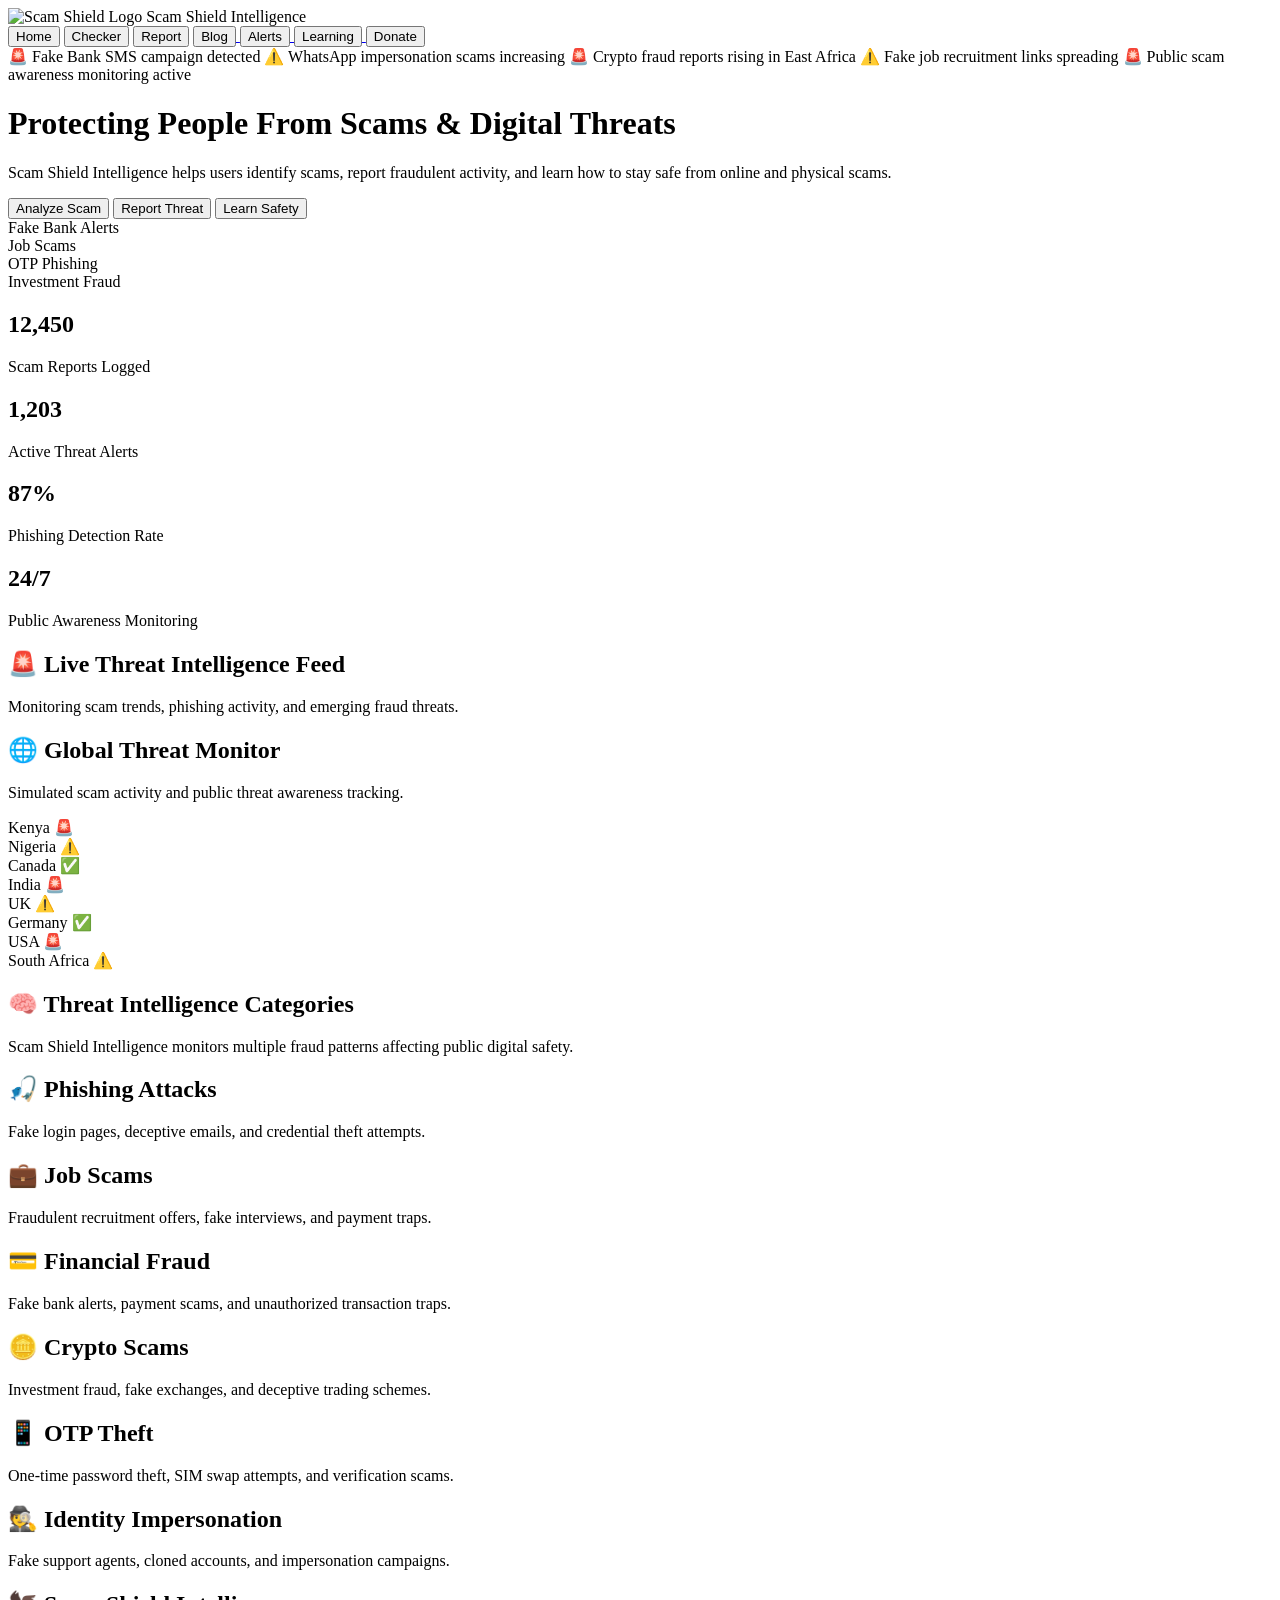
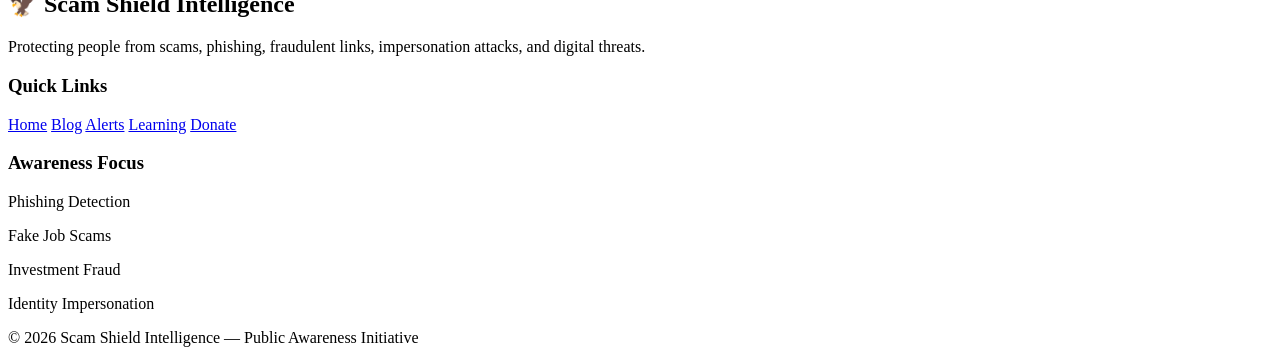
==== frontend/pages/index.html @ f179ea32 "Reorganize Scam Shield frontend folder structure" ====
<!DOCTYPE html>
<html>

<head>

<title>Scam Shield Awareness</title>

<link rel="stylesheet" href="style.css">

</head>

<body>

<!-- Animated Shield Background -->

<div class="shield-background"></div>

<!-- Navbar -->

<nav class="navbar">

<div class="logo">

<img src="logo.png" alt="Scam Shield Logo">

<span>
Scam Shield Intelligence
</span>

</div>

<div class="nav-buttons">

<button onclick="showPage('home')">
Home
</button>

<button onclick="showPage('checker')">
Checker
</button>

<button onclick="showPage('report')">
Report
</button>

<a href="blog.html">

<button>
Blog
</button>

</a>

<a href="reports.html">

<button>
Alerts
</button>

</a>

<a href="learning.html">

<button>
Learning
</button>

</a>

<a href="donation.html">

<button>
Donate
</button>

</a>

</div>

</nav>
<!-- Intelligence Ticker -->

<div class="ticker-wrapper">

<div class="ticker">

<span>
🚨 Fake Bank SMS campaign detected
</span>

<span>
⚠️ WhatsApp impersonation scams increasing
</span>

<span>
🚨 Crypto fraud reports rising in East Africa
</span>

<span>
⚠️ Fake job recruitment links spreading
</span>

<span>
🚨 Public scam awareness monitoring active
</span>

</div>

</div>
<!-- Hero Section -->

<div id="home" class="hero-section">

<h1>

Protecting People From Scams & Digital Threats

</h1>

<p class="hero-text">

Scam Shield Intelligence helps users identify scams,
report fraudulent activity, and learn how to stay safe
from online and physical scams.

</p>

<div class="hero-buttons">

<button onclick="showPage('checker')">

Analyze Scam

</button>

<button onclick="showPage('report')">

Report Threat

</button>

<a href="learning.html">

<button>

Learn Safety

</button>

</a>

</div>

<!-- Scam Topics -->

<div class="scam-topics">

<div class="topic-card">

Fake Bank Alerts

</div>

<div class="topic-card">

Job Scams

</div>

<div class="topic-card">

OTP Phishing

</div>

<div class="topic-card">

Investment Fraud

</div>

</div>

</div>

<!-- Live Scam Intelligence Stats -->

<section class="stats-section">

<div class="stat-card">

<h2>12,450</h2>

<p>Scam Reports Logged</p>

</div>

<div class="stat-card">

<h2>1,203</h2>

<p>Active Threat Alerts</p>

</div>

<div class="stat-card">

<h2>87%</h2>

<p>Phishing Detection Rate</p>

</div>

<div class="stat-card">

<h2>24/7</h2>

<p>Public Awareness Monitoring</p>

</div>

</section>

<!-- Live Threat Feed -->

<section class="alerts-section">

<h1 class="alerts-title">

🚨 Live Threat Intelligence Feed

</h1>

<p class="alerts-subtitle">

Monitoring scam trends, phishing activity,
and emerging fraud threats.

</p>

<ul id="alerts" class="alerts-feed">

</ul>

</section>
<!-- Global Threat Monitor -->

<section class="map-section">

<h1 class="map-title">

🌐 Global Threat Monitor

</h1>

<p class="map-subtitle">

Simulated scam activity and public threat awareness tracking.

</p>

<div class="map-container">

<div class="map-grid">

<div class="threat-node high">
Kenya 🚨
</div>

<div class="threat-node medium">
Nigeria ⚠️
</div>

<div class="threat-node low">
Canada ✅
</div>

<div class="threat-node high">
India 🚨
</div>

<div class="threat-node medium">
UK ⚠️
</div>

<div class="threat-node low">
Germany ✅
</div>

<div class="threat-node high">
USA 🚨
</div>

<div class="threat-node medium">
South Africa ⚠️
</div>

</div>

</div>

</section>

<!-- Threat Categories -->

<section class="categories-section">

<h1 class="categories-title">
🧠 Threat Intelligence Categories
</h1>

<p class="categories-subtitle">
Scam Shield Intelligence monitors multiple fraud
patterns affecting public digital safety.
</p>

<div class="categories-grid">

<div class="category-card">
<h2>🎣 Phishing Attacks</h2>
<p>Fake login pages, deceptive emails, and credential theft attempts.</p>
</div>

<div class="category-card">
<h2>💼 Job Scams</h2>
<p>Fraudulent recruitment offers, fake interviews, and payment traps.</p>
</div>

<div class="category-card">
<h2>💳 Financial Fraud</h2>
<p>Fake bank alerts, payment scams, and unauthorized transaction traps.</p>
</div>

<div class="category-card">
<h2>🪙 Crypto Scams</h2>
<p>Investment fraud, fake exchanges, and deceptive trading schemes.</p>
</div>

<div class="category-card">
<h2>📱 OTP Theft</h2>
<p>One-time password theft, SIM swap attempts, and verification scams.</p>
</div>

<div class="category-card">
<h2>🕵️ Identity Impersonation</h2>
<p>Fake support agents, cloned accounts, and impersonation campaigns.</p>
</div>

</div>

</section>

<!-- Scam Checker -->

<div id="checker" class="checker-section" style="display:none">

<div class="checker-card">

<h1>Scam Intelligence Analyzer</h1>

<p>

Paste suspicious messages, scam links,
or phishing texts for analysis.

</p>

<textarea
id="message"
placeholder="Paste suspicious message here..."
></textarea>

<button onclick="checkMessage()">

Analyze Threat

</button>

<div id="result" class="result-box">

Threat analysis results will appear here.

</div>

</div>

</div>

<!-- Threat Reporting Section -->

<div id="report" class="report-section" style="display:none">

<div class="report-card-ui">

<h1>Threat Intelligence Report</h1>

<p>

Submit suspicious scams, phishing attempts,
fraud messages, or impersonation activity.

</p>

<input
id="type"
placeholder="Scam Type"
/>

<textarea
id="reportMessage"
placeholder="Describe the scam activity..."
></textarea>

<button onclick="submitReport()">

Submit Threat Report

</button>

<div class="report-status">

Threat reports help improve public scam awareness.

</div>

</div>

</div>

<!-- Footer -->

<footer class="footer">

<div class="footer-container">

<!-- Brand -->

<div class="footer-brand">

<h2>🦅 Scam Shield Intelligence</h2>

<p>

Protecting people from scams, phishing,
fraudulent links, impersonation attacks,
and digital threats.

</p>

</div>

<!-- Quick Links -->

<div class="footer-links">

<h3>Quick Links</h3>

<a href="index.html">Home</a>
<a href="blog.html">Blog</a>
<a href="reports.html">Alerts</a>
<a href="learning.html">Learning</a>
<a href="donation.html">Donate</a>

</div>

<!-- Awareness -->

<div class="footer-awareness">

<h3>Awareness Focus</h3>

<p>Phishing Detection</p>
<p>Fake Job Scams</p>
<p>Investment Fraud</p>
<p>Identity Impersonation</p>

</div>

</div>

<!-- Bottom -->

<div class="footer-bottom">

© 2026 Scam Shield Intelligence — Public Awareness Initiative

</div>

</footer>

<script src="script.js"></script>

</body>

</html>
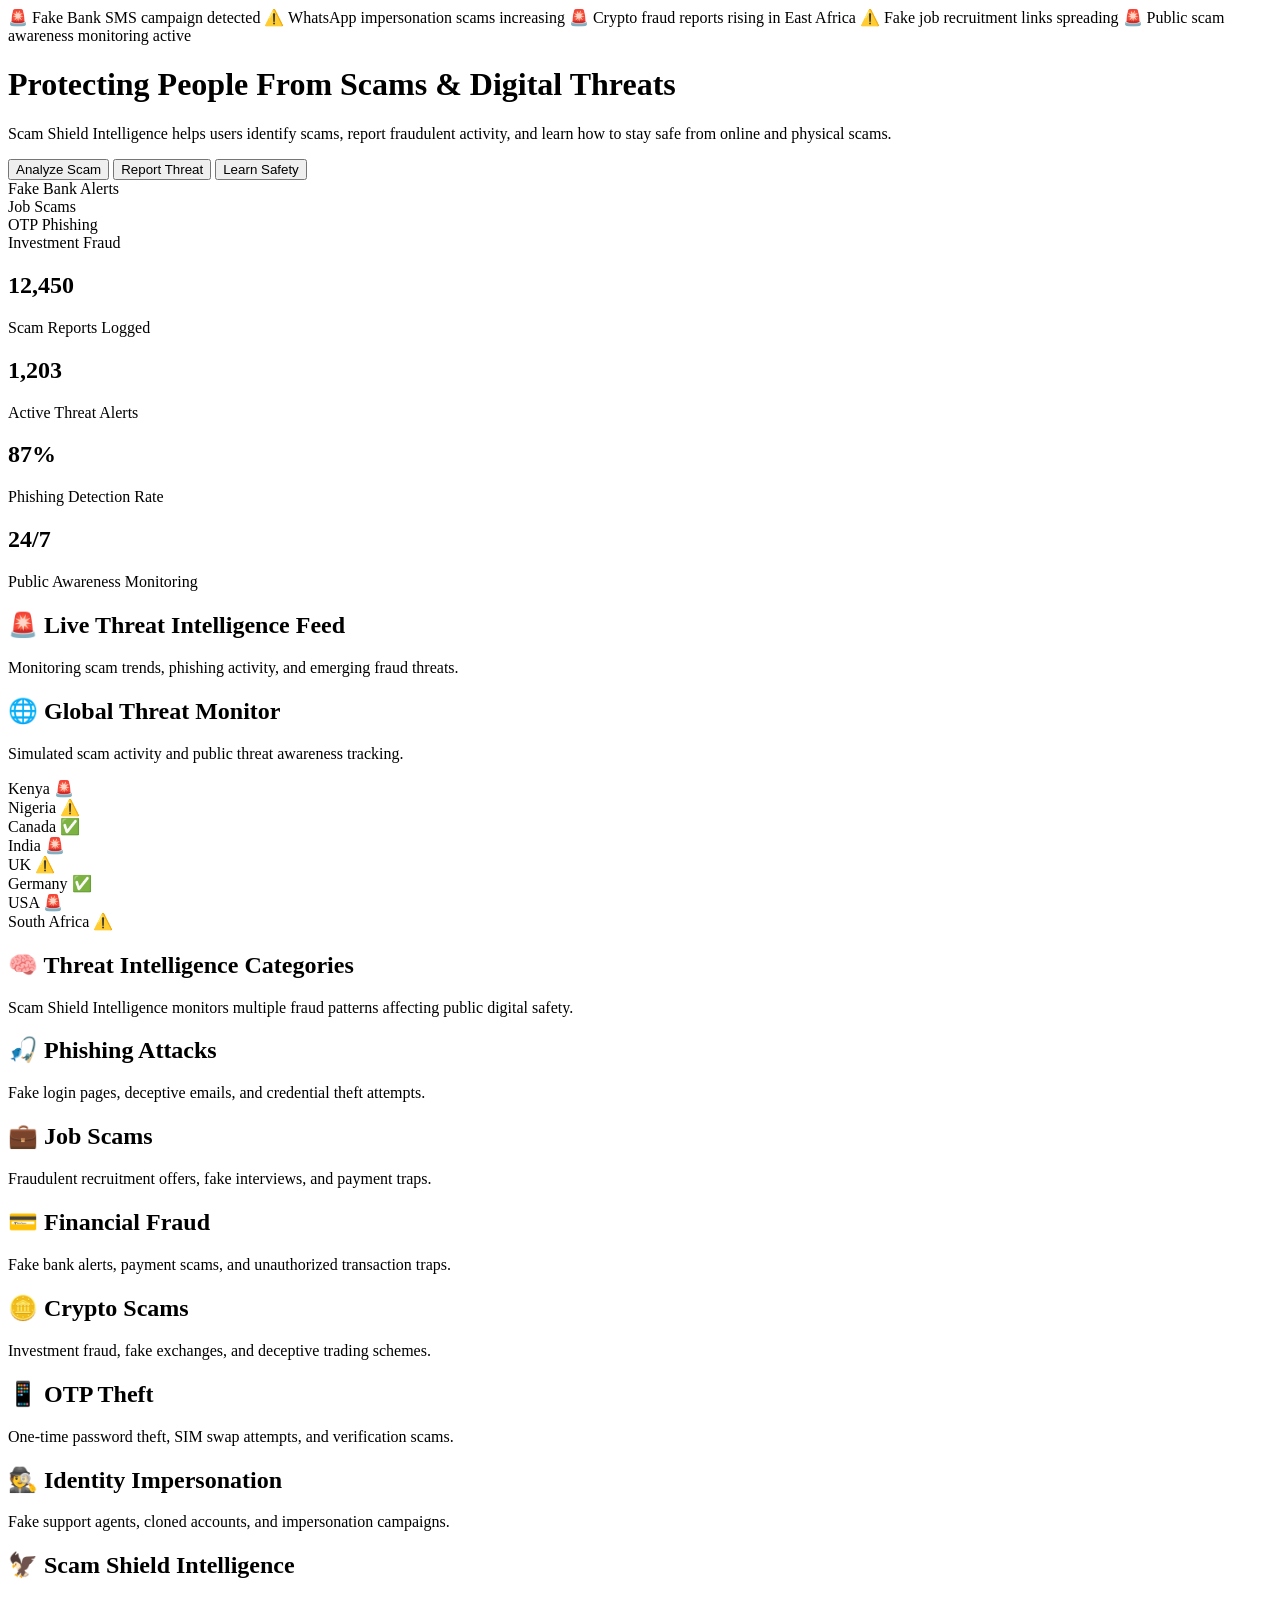
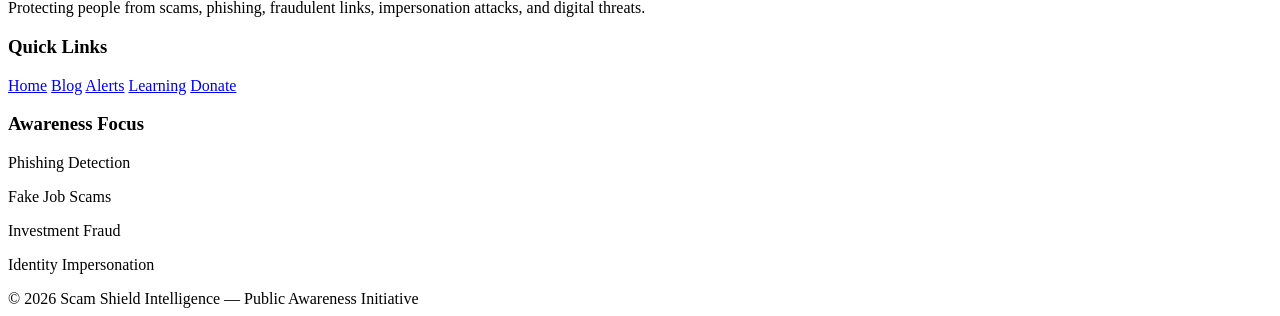
==== commit 5f5859ef: "Remove navbar and add placeholder div Removed the existing navbar structure and replaced it with a p" ====
--- a/frontend/pages/index.html
+++ b/frontend/pages/index.html
@@ -15,69 +15,7 @@
 
 <div class="shield-background"></div>
 
-<!-- Navbar -->
-
-<nav class="navbar">
-
-<div class="logo">
-
-<img src="logo.png" alt="Scam Shield Logo">
-
-<span>
-Scam Shield Intelligence
-</span>
-
-</div>
-
-<div class="nav-buttons">
-
-<button onclick="showPage('home')">
-Home
-</button>
-
-<button onclick="showPage('checker')">
-Checker
-</button>
-
-<button onclick="showPage('report')">
-Report
-</button>
-
-<a href="blog.html">
-
-<button>
-Blog
-</button>
-
-</a>
-
-<a href="reports.html">
-
-<button>
-Alerts
-</button>
-
-</a>
-
-<a href="learning.html">
-
-<button>
-Learning
-</button>
-
-</a>
-
-<a href="donation.html">
-
-<button>
-Donate
-</button>
-
-</a>
-
-</div>
-
-</nav>
+<div id="navbar"></div>
 <!-- Intelligence Ticker -->
 
 <div class="ticker-wrapper">
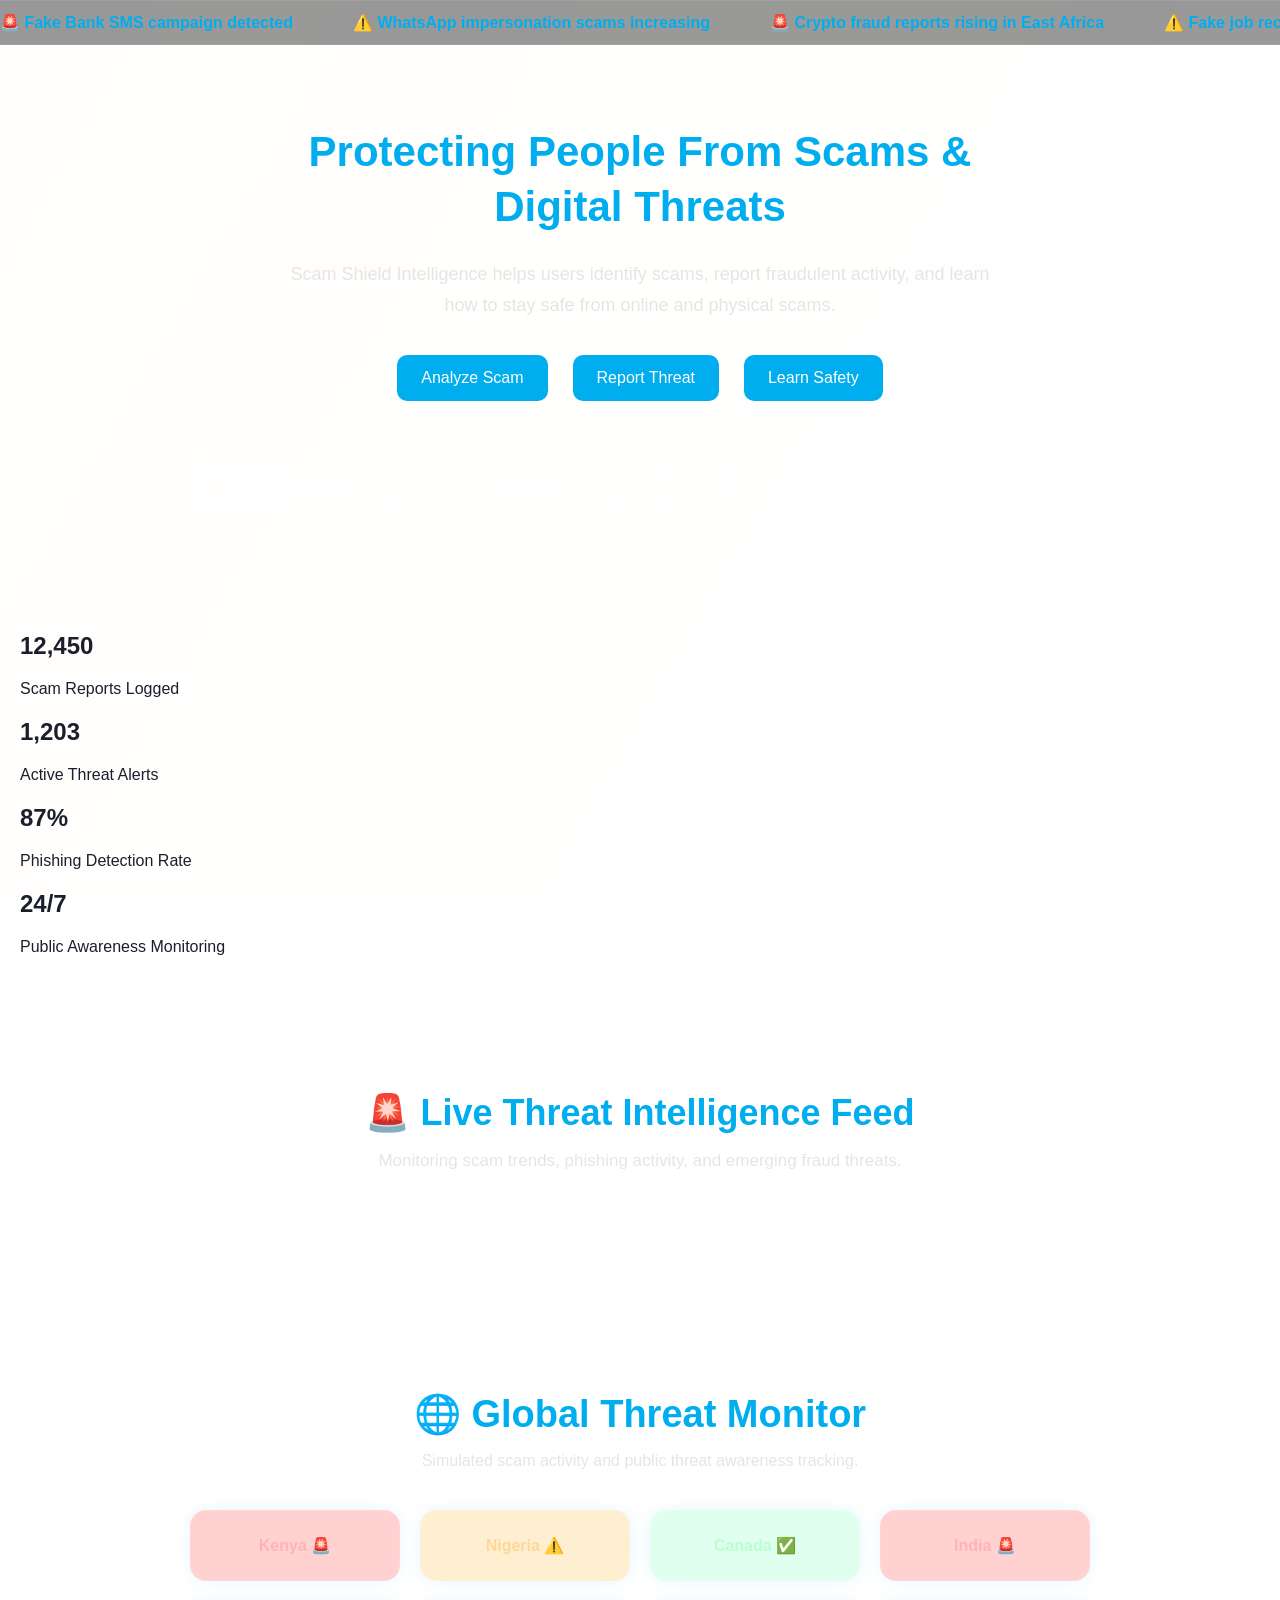
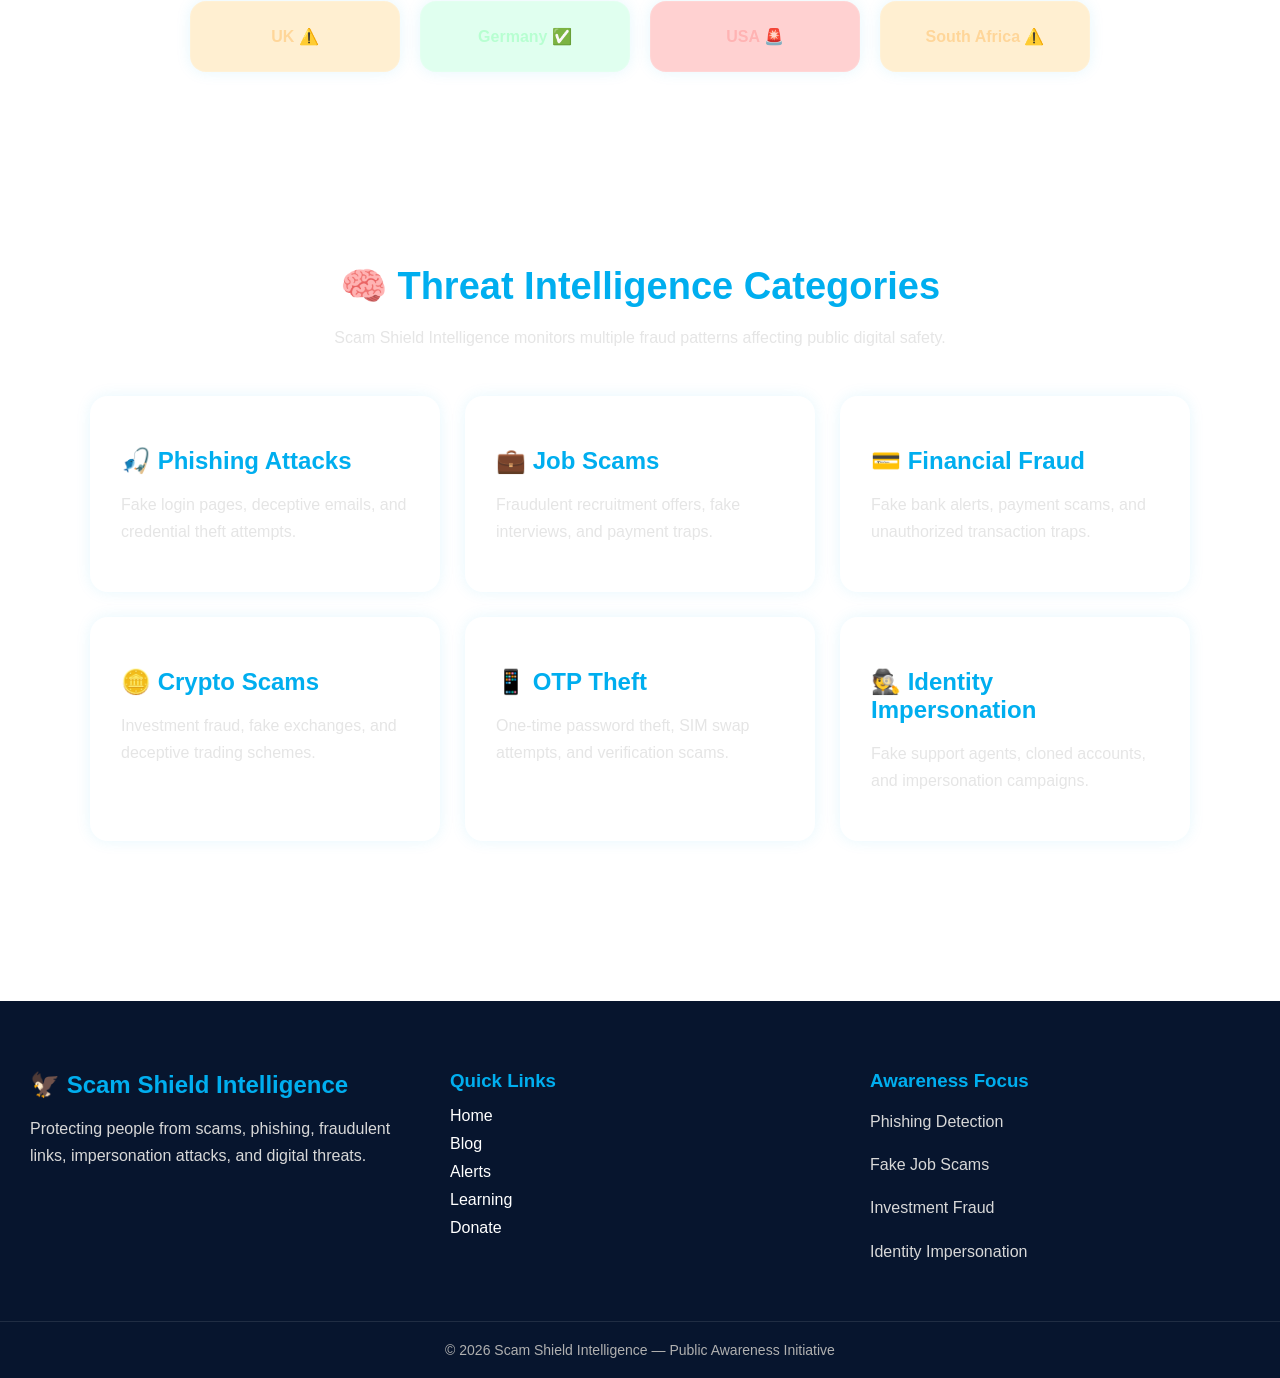
==== commit 904ada28: "Update stylesheet link path in index.html" ====
--- a/frontend/pages/index.html
+++ b/frontend/pages/index.html
@@ -5,7 +5,7 @@
 
 <title>Scam Shield Awareness</title>
 
-<link rel="stylesheet" href="style.css">
+<link rel="stylesheet" href="../assets/css/style.css">
 
 </head>
 
--- a/frontend/assets/css/style.css
+++ b/frontend/assets/css/style.css
@@ -0,0 +1,1595 @@
+/* Base Reset */
+
+body {
+  font-family: Arial, sans-serif;
+  margin: 0;
+  background: #FFFFFF; /* White UI */
+  color: #1A1F2B; /* Dark readable text */
+}
+
+/* Navbar */
+
+nav {
+  display: flex;
+  justify-content: space-between;
+  padding: 15px 20px;
+  background: #0A1F44; /* Cyber blue */
+  color: white;
+}
+
+/* Buttons */
+
+button {
+  margin: 5px;
+  padding: 10px 14px;
+  cursor: pointer;
+  background: #00AEEF; /* Electric blue */
+  color: white;
+  border: none;
+  border-radius: 8px;
+}
+
+button:hover {
+  background: #1FB6FF;
+}
+
+/* Inputs */
+
+textarea, input {
+  width: 100%;
+  padding: 10px;
+  margin-top: 10px;
+  border-radius: 6px;
+  border: 1px solid #ccc;
+}
+
+/* Headings */
+
+h1 {
+  color: #0A1F44;
+}
+
+/* Section spacing (replace div rule) */
+
+section {
+  padding: 20px;
+}
+/* Learning Container */
+
+.learning-container {
+  display: flex;
+  flex-direction: column;
+  gap: 20px;
+  padding: 20px;
+}
+
+/* Learning Cards */
+
+.learning-card {
+  background: white;
+  padding: 20px;
+  border-radius: 12px;
+  box-shadow: 0 4px 12px rgba(0,0,0,0.08);
+}
+
+.learning-card h2 {
+  color: #0A1F44;
+}
+/* Contact Container */
+
+.contact-container {
+  padding: 20px;
+}
+
+/* Contact Form */
+
+.contact-form {
+  background: white;
+  padding: 20px;
+  border-radius: 12px;
+  box-shadow: 0 4px 12px rgba(0,0,0,0.08);
+  display: flex;
+  flex-direction: column;
+  gap: 10px;
+}
+
+/* Labels */
+
+.contact-form label {
+  font-weight: bold;
+  color: #0A1F44;
+}
+
+/* Button spacing */
+
+.contact-form button {
+  margin-top: 10px;
+}
+/* Donation Hero */
+
+.donation-hero {
+
+text-align: center;
+
+padding: 60px 20px;
+
+background: #0A1F44;
+
+color: white;
+
+}
+
+
+/* Donation Container */
+
+.donation-container {
+
+display: flex;
+
+justify-content: center;
+
+padding: 30px 20px;
+
+}
+
+
+/* Donation Card */
+
+.donation-card {
+
+background: white;
+
+padding: 30px;
+
+border-radius: 16px;
+
+max-width: 500px;
+
+text-align: center;
+
+box-shadow: 0 4px 15px rgba(0,0,0,0.1);
+
+}
+
+
+/* Donate Button */
+
+.donate-btn {
+
+margin-top: 20px;
+
+padding: 14px 24px;
+
+background: #00AEEF;
+
+border: none;
+
+border-radius: 10px;
+
+color: white;
+
+font-size: 16px;
+
+cursor: pointer;
+
+transition: 0.3s;
+
+}
+
+
+.donate-btn:hover {
+
+background: #008FCC;
+
+}
+/* Animated Brass Shield Background */
+
+.shield-background {
+
+position: fixed;
+
+top: 0;
+left: 0;
+
+width: 100%;
+height: 100%;
+
+background-image: url("https://i.imgur.com/FxK8a6Y.png");
+
+background-repeat: no-repeat;
+
+background-position: center;
+
+background-size: 70%;
+
+opacity: 0.05;
+
+z-index: -1;
+
+overflow: hidden;
+
+}
+
+
+/* Shimmer Effect */
+
+.shield-background::after {
+
+content: "";
+
+position: absolute;
+
+top: 0;
+left: -100%;
+
+width: 200%;
+height: 100%;
+
+background: linear-gradient(
+120deg,
+transparent,
+rgba(255, 215, 0, 0.18),
+transparent
+);
+
+animation: brassShimmer 12s linear infinite;
+
+}
+
+
+/* Shimmer Animation */
+
+@keyframes brassShimmer {
+
+0% {
+
+left: -100%;
+
+}
+
+100% {
+
+left: 100%;
+
+}
+
+}
+/* Cyber Navbar */
+
+.navbar {
+
+position: sticky;
+
+top: 0;
+
+display: flex;
+
+justify-content: space-between;
+
+align-items: center;
+
+padding: 15px 20px;
+
+background: #0A1F44;
+
+backdrop-filter: blur(10px);
+
+z-index: 1000;
+
+}
+
+
+/* Logo */
+
+.logo {
+
+font-size: 20px;
+
+font-weight: bold;
+
+color: #00AEEF;
+
+}
+
+
+/* Nav Buttons */
+
+.nav-buttons {
+
+display: flex;
+
+flex-wrap: wrap;
+
+gap: 10px;
+
+}
+
+
+/* Navbar Buttons */
+
+.nav-buttons button {
+
+padding: 10px 16px;
+
+border: none;
+
+border-radius: 8px;
+
+background: #00AEEF;
+
+color: white;
+
+cursor: pointer;
+
+transition: 0.3s;
+
+}
+
+
+/* Hover Effect */
+
+.nav-buttons button:hover {
+
+background: #008FCC;
+
+transform: scale(1.05);
+
+}
+
+
+/* Mobile Responsive */
+
+@media (max-width: 768px) {
+
+.navbar {
+
+flex-direction: column;
+
+gap: 15px;
+
+}
+
+.nav-buttons {
+
+justify-content: center;
+
+}
+
+}
+/* Logo Container */
+
+.logo {
+
+display: flex;
+
+align-items: center;
+
+gap: 12px;
+
+color: #00AEEF;
+
+font-size: 20px;
+
+font-weight: bold;
+
+}
+
+
+/* Logo Image */
+
+.logo img {
+
+width: 50px;
+
+height: 50px;
+
+border-radius: 50%;
+
+object-fit: cover;
+
+box-shadow: 0 0 15px rgba(0,174,239,0.6);
+
+animation: logoGlow 4s infinite alternate;
+
+}
+
+
+/* Logo Glow Animation */
+
+@keyframes logoGlow {
+
+0% {
+
+box-shadow: 0 0 10px rgba(0,174,239,0.4);
+
+}
+
+100% {
+
+box-shadow: 0 0 22px rgba(0,174,239,0.9);
+
+}
+
+}
+/* Hero Section */
+
+.hero-section {
+
+text-align: center;
+
+padding: 80px 20px;
+
+color: white;
+
+}
+
+
+/* Hero Title */
+
+.hero-section h1 {
+
+font-size: 42px;
+
+max-width: 800px;
+
+margin: auto;
+
+line-height: 1.3;
+
+color: #00AEEF;
+
+}
+
+
+/* Hero Text */
+
+.hero-text {
+
+max-width: 700px;
+
+margin: 25px auto;
+
+font-size: 18px;
+
+line-height: 1.7;
+
+color: #E5E5E5;
+
+}
+
+
+/* Hero Buttons */
+
+.hero-buttons {
+
+display: flex;
+
+justify-content: center;
+
+flex-wrap: wrap;
+
+gap: 15px;
+
+margin-top: 30px;
+
+}
+
+
+/* Hero Buttons Style */
+
+.hero-buttons button {
+
+padding: 14px 24px;
+
+border: none;
+
+border-radius: 10px;
+
+background: #00AEEF;
+
+color: white;
+
+font-size: 16px;
+
+cursor: pointer;
+
+transition: 0.3s;
+
+}
+
+
+/* Hover Effect */
+
+.hero-buttons button:hover {
+
+background: #008FCC;
+
+transform: scale(1.05);
+
+}
+
+
+/* Scam Topics */
+
+.scam-topics {
+
+display: flex;
+
+flex-wrap: wrap;
+
+justify-content: center;
+
+gap: 20px;
+
+margin-top: 50px;
+
+}
+
+
+/* Topic Cards */
+
+.topic-card {
+
+background: rgba(255,255,255,0.08);
+
+padding: 18px 24px;
+
+border-radius: 12px;
+
+backdrop-filter: blur(8px);
+
+color: white;
+
+border: 1px solid rgba(255,255,255,0.1);
+
+min-width: 160px;
+
+}
+
+
+/* Mobile Responsive */
+
+@media (max-width: 768px) {
+
+.hero-section h1 {
+
+font-size: 30px;
+
+}
+
+.hero-text {
+
+font-size: 16px;
+
+}
+
+}
+/* Checker Section */
+
+.checker-section {
+
+display: flex;
+
+justify-content: center;
+
+padding: 60px 20px;
+
+}
+
+
+/* Checker Card */
+
+.checker-card {
+
+background: rgba(255,255,255,0.08);
+
+backdrop-filter: blur(10px);
+
+padding: 35px;
+
+border-radius: 18px;
+
+width: 100%;
+
+max-width: 700px;
+
+text-align: center;
+
+border: 1px solid rgba(255,255,255,0.1);
+
+box-shadow: 0 0 20px rgba(0,174,239,0.1);
+
+}
+
+
+/* Checker Title */
+
+.checker-card h1 {
+
+color: #00AEEF;
+
+margin-bottom: 15px;
+
+}
+
+
+/* Checker Text */
+
+.checker-card p {
+
+color: white;
+
+margin-bottom: 25px;
+
+line-height: 1.6;
+
+}
+
+
+/* Textarea */
+
+.checker-card textarea {
+
+width: 100%;
+
+height: 180px;
+
+padding: 15px;
+
+border-radius: 12px;
+
+border: none;
+
+resize: none;
+
+font-size: 16px;
+
+margin-bottom: 20px;
+
+outline: none;
+
+}
+
+
+/* Analyze Button */
+
+.checker-card button {
+
+padding: 14px 24px;
+
+border: none;
+
+border-radius: 10px;
+
+background: #00AEEF;
+
+color: white;
+
+font-size: 16px;
+
+cursor: pointer;
+
+transition: 0.3s;
+
+}
+
+
+/* Hover */
+
+.checker-card button:hover {
+
+background: #008FCC;
+
+transform: scale(1.05);
+
+}
+
+
+/* Result Box */
+
+.result-box {
+
+margin-top: 25px;
+
+padding: 18px;
+
+border-radius: 12px;
+
+background: rgba(255,255,255,0.06);
+
+color: white;
+
+min-height: 60px;
+
+display: flex;
+
+align-items: center;
+
+justify-content: center;
+
+text-align: center;
+
+}
+/* Report Section */
+
+.report-section {
+
+display: flex;
+
+justify-content: center;
+
+padding: 60px 20px;
+
+}
+
+
+/* Report Card */
+
+.report-card-ui {
+
+background: rgba(255,255,255,0.08);
+
+backdrop-filter: blur(10px);
+
+padding: 35px;
+
+border-radius: 18px;
+
+width: 100%;
+
+max-width: 700px;
+
+text-align: center;
+
+border: 1px solid rgba(255,255,255,0.1);
+
+box-shadow: 0 0 20px rgba(0,174,239,0.1);
+
+}
+
+
+/* Report Title */
+
+.report-card-ui h1 {
+
+color: #00AEEF;
+
+margin-bottom: 15px;
+
+}
+
+
+/* Report Text */
+
+.report-card-ui p {
+
+color: white;
+
+margin-bottom: 25px;
+
+line-height: 1.6;
+
+}
+
+
+/* Input Field */
+
+.report-card-ui input {
+
+width: 100%;
+
+padding: 15px;
+
+border-radius: 12px;
+
+border: none;
+
+margin-bottom: 20px;
+
+font-size: 16px;
+
+outline: none;
+
+}
+
+
+/* Textarea */
+
+.report-card-ui textarea {
+
+width: 100%;
+
+height: 180px;
+
+padding: 15px;
+
+border-radius: 12px;
+
+border: none;
+
+resize: none;
+
+font-size: 16px;
+
+margin-bottom: 20px;
+
+outline: none;
+
+}
+
+
+/* Submit Button */
+
+.report-card-ui button {
+
+padding: 14px 24px;
+
+border: none;
+
+border-radius: 10px;
+
+background: #00AEEF;
+
+color: white;
+
+font-size: 16px;
+
+cursor: pointer;
+
+transition: 0.3s;
+
+}
+
+
+/* Hover */
+
+.report-card-ui button:hover {
+
+background: #008FCC;
+
+transform: scale(1.05);
+
+}
+
+
+/* Report Status */
+
+.report-status {
+
+margin-top: 20px;
+
+padding: 15px;
+
+border-radius: 12px;
+
+background: rgba(255,255,255,0.06);
+
+color: white;
+
+}
+/* Footer */
+
+.footer {
+
+background: #07152E;
+
+padding-top: 50px;
+
+margin-top: 80px;
+
+color: white;
+
+}
+
+
+/* Footer Container */
+
+.footer-container {
+
+display: flex;
+
+flex-wrap: wrap;
+
+justify-content: space-between;
+
+gap: 40px;
+
+padding: 0 30px 40px;
+
+}
+
+
+/* Footer Sections */
+
+.footer-brand,
+.footer-links,
+.footer-awareness {
+
+flex: 1;
+
+min-width: 220px;
+
+}
+
+
+/* Footer Headings */
+
+.footer h2,
+.footer h3 {
+
+color: #00AEEF;
+
+margin-bottom: 15px;
+
+}
+
+
+/* Footer Text */
+
+.footer p {
+
+line-height: 1.7;
+
+color: #D8D8D8;
+
+}
+
+
+/* Footer Links */
+
+.footer-links a {
+
+display: block;
+
+margin-bottom: 10px;
+
+text-decoration: none;
+
+color: white;
+
+transition: 0.3s;
+
+}
+
+
+/* Footer Link Hover */
+
+.footer-links a:hover {
+
+color: #00AEEF;
+
+}
+
+
+/* Footer Bottom */
+
+.footer-bottom {
+
+text-align: center;
+
+padding: 20px;
+
+border-top: 1px solid rgba(255,255,255,0.1);
+
+font-size: 14px;
+
+color: #B0B0B0;
+
+}
+/* Alerts Section */
+
+.alerts-section {
+
+padding: 70px 20px;
+
+text-align: center;
+
+}
+
+
+/* Alerts Title */
+
+.alerts-title {
+
+color: #00AEEF;
+
+font-size: 36px;
+
+margin-bottom: 15px;
+
+}
+
+
+/* Alerts Subtitle */
+
+.alerts-subtitle {
+
+color: #E5E5E5;
+
+margin-bottom: 40px;
+
+font-size: 17px;
+
+}
+
+
+/* Alerts Feed */
+
+.alerts-feed {
+
+list-style: none;
+
+padding: 0;
+
+max-width: 850px;
+
+margin: auto;
+
+display: flex;
+
+flex-direction: column;
+
+gap: 20px;
+
+}
+
+
+/* Alert Item */
+
+.alerts-feed li {
+
+background: rgba(255,255,255,0.08);
+
+padding: 20px;
+
+border-radius: 14px;
+
+backdrop-filter: blur(10px);
+
+border-left: 5px solid #00AEEF;
+
+color: white;
+
+text-align: left;
+
+box-shadow: 0 0 15px rgba(0,174,239,0.1);
+
+transition: 0.3s;
+
+}
+
+
+/* Hover Effect */
+
+.alerts-feed li:hover {
+
+transform: translateX(5px);
+
+box-shadow: 0 0 25px rgba(0,174,239,0.2);
+
+}
+/* Ticker Wrapper */
+
+.ticker-wrapper {
+
+width: 100%;
+
+overflow: hidden;
+
+background: rgba(0,0,0,0.4);
+
+border-top: 1px solid rgba(255,255,255,0.08);
+
+border-bottom: 1px solid rgba(255,255,255,0.08);
+
+padding: 12px 0;
+
+}
+
+
+/* Ticker */
+
+.ticker {
+
+display: flex;
+
+gap: 60px;
+
+white-space: nowrap;
+
+animation: tickerMove 28s linear infinite;
+
+color: #00AEEF;
+
+font-weight: bold;
+
+}
+
+
+/* Ticker Animation */
+
+@keyframes tickerMove {
+
+0% {
+
+transform: translateX(100%);
+
+}
+
+100% {
+
+transform: translateX(-100%);
+
+}
+
+}
+/* Map Section */
+
+.map-section {
+
+padding: 80px 20px;
+
+text-align: center;
+
+}
+
+
+/* Map Title */
+
+.map-title {
+
+font-size: 38px;
+
+color: #00AEEF;
+
+margin-bottom: 15px;
+
+}
+
+
+/* Subtitle */
+
+.map-subtitle {
+
+color: #E5E5E5;
+
+margin-bottom: 40px;
+
+}
+
+
+/* Map Container */
+
+.map-container {
+
+display: flex;
+
+justify-content: center;
+
+}
+
+
+/* Grid */
+
+.map-grid {
+
+display: grid;
+
+grid-template-columns: repeat(auto-fit, minmax(180px, 1fr));
+
+gap: 20px;
+
+max-width: 900px;
+
+width: 100%;
+
+}
+
+
+/* Threat Node */
+
+.threat-node {
+
+padding: 25px;
+
+border-radius: 16px;
+
+font-weight: bold;
+
+backdrop-filter: blur(10px);
+
+border: 1px solid rgba(255,255,255,0.1);
+
+box-shadow: 0 0 15px rgba(0,174,239,0.1);
+
+transition: 0.3s;
+
+}
+
+
+/* Hover */
+
+.threat-node:hover {
+
+transform: scale(1.05);
+
+}
+
+
+/* Threat Levels */
+
+.high {
+
+background: rgba(255,0,0,0.18);
+
+color: #FFB3B3;
+
+}
+
+
+.medium {
+
+background: rgba(255,165,0,0.18);
+
+color: #FFD699;
+
+}
+
+
+.low {
+
+background: rgba(0,255,120,0.12);
+
+color: #B7FFD1;
+
+}
+/* Categories Section */
+
+.categories-section {
+
+padding: 80px 20px;
+
+text-align: center;
+
+}
+
+
+/* Title */
+
+.categories-title {
+
+font-size: 38px;
+
+color: #00AEEF;
+
+margin-bottom: 15px;
+
+}
+
+
+/* Subtitle */
+
+.categories-subtitle {
+
+color: #E5E5E5;
+
+margin-bottom: 45px;
+
+max-width: 800px;
+
+margin-left: auto;
+
+margin-right: auto;
+
+line-height: 1.7;
+
+}
+
+
+/* Categories Grid */
+
+.categories-grid {
+
+display: grid;
+
+grid-template-columns: repeat(auto-fit, minmax(260px, 1fr));
+
+gap: 25px;
+
+max-width: 1100px;
+
+margin: auto;
+
+}
+
+
+/* Category Card */
+
+.category-card {
+
+background: rgba(255,255,255,0.08);
+
+padding: 30px;
+
+border-radius: 18px;
+
+backdrop-filter: blur(10px);
+
+border: 1px solid rgba(255,255,255,0.1);
+
+box-shadow: 0 0 15px rgba(0,174,239,0.1);
+
+transition: 0.3s;
+
+text-align: left;
+
+}
+
+
+/* Hover */
+
+.category-card:hover {
+
+transform: translateY(-8px);
+
+box-shadow: 0 0 25px rgba(0,174,239,0.2);
+
+}
+
+
+/* Heading */
+
+.category-card h2 {
+
+color: #00AEEF;
+
+margin-bottom: 15px;
+
+}
+
+
+/* Text */
+
+.category-card p {
+
+color: #E5E5E5;
+
+line-height: 1.7;
+
+}
+/* ========================= */
+/* CHAT PAGE */
+/* ========================= */
+
+.chat-header {
+
+text-align: center;
+
+padding: 80px 20px 40px;
+
+}
+
+.chat-header h1 {
+
+font-size: 42px;
+
+margin-bottom: 15px;
+
+color: #00AEEF;
+
+}
+
+.chat-header p {
+
+max-width: 800px;
+
+margin: auto;
+
+line-height: 1.7;
+
+}
+
+/* Tabs */
+
+.chat-tabs {
+
+display: flex;
+
+justify-content: center;
+
+gap: 15px;
+
+margin-bottom: 30px;
+
+}
+
+.chat-tab-btn {
+
+padding: 12px 25px;
+
+border: none;
+
+border-radius: 10px;
+
+cursor: pointer;
+
+font-weight: bold;
+
+}
+
+/* Panels */
+
+.chat-panel {
+
+max-width: 900px;
+
+margin: auto;
+
+padding: 20px;
+
+}
+
+.assistant-box,
+.community-box {
+
+background: rgba(255,255,255,0.08);
+
+backdrop-filter: blur(10px);
+
+border-radius: 20px;
+
+padding: 25px;
+
+box-shadow: 0 0 20px rgba(0,174,239,0.15);
+
+}
+
+.assistant-box h2,
+.community-box h2 {
+
+color: #00AEEF;
+
+margin-bottom: 20px;
+
+}
+
+/* Messages */
+
+.messages {
+
+height: 350px;
+
+overflow-y: auto;
+
+padding: 15px;
+
+border-radius: 12px;
+
+background: rgba(0,0,0,0.2);
+
+margin-bottom: 20px;
+
+}
+
+.assistant-message,
+.community-message {
+
+padding: 12px;
+
+margin-bottom: 12px;
+
+border-radius: 10px;
+
+background: rgba(255,255,255,0.08);
+
+}
+
+/* Inputs */
+
+#assistantInput,
+#communityInput {
+
+width: 100%;
+
+padding: 15px;
+
+border-radius: 10px;
+
+border: 1px solid rgba(255,255,255,0.15);
+
+margin-bottom: 15px;
+
+font-size: 16px;
+
+box-sizing: border-box;
+
+}
+
+.assistant-box button,
+.community-box button {
+
+padding: 12px 24px;
+
+border: none;
+
+border-radius: 10px;
+
+cursor: pointer;
+
+font-weight: bold;
+
+}
+
+/* Mobile */
+
+@media (max-width: 768px) {
+
+.chat-header h1 {
+
+font-size: 30px;
+
+}
+
+.messages {
+
+height: 280px;
+
+}
+
+}
+.navbar{
+    display:flex;
+    justify-content:space-between;
+    align-items:center;
+    padding:15px 40px;
+    background:#ffffff;
+    border-bottom:1px solid #e5e5e5;
+    position:sticky;
+    top:0;
+    z-index:1000;
+}
+
+.logo-container{
+    display:flex;
+    align-items:center;
+    gap:10px;
+}
+
+.logo{
+    width:55px;
+}
+
+.brand{
+    font-size:22px;
+    font-weight:bold;
+}
+
+.nav-links{
+    display:flex;
+    list-style:none;
+    gap:25px;
+}
+
+.nav-links a{
+    text-decoration:none;
+    color:#222;
+    font-weight:600;
+}
+
+.nav-links a:hover{
+    color:#0057ff;
+}
+
+.report-btn{
+    background:#c62828;
+    color:white;
+    padding:10px 18px;
+    border-radius:8px;
+    text-decoration:none;
+    font-weight:bold;
+}
+
+.donate-btn{
+    color:#008000;
+    font-weight:bold;
+}
